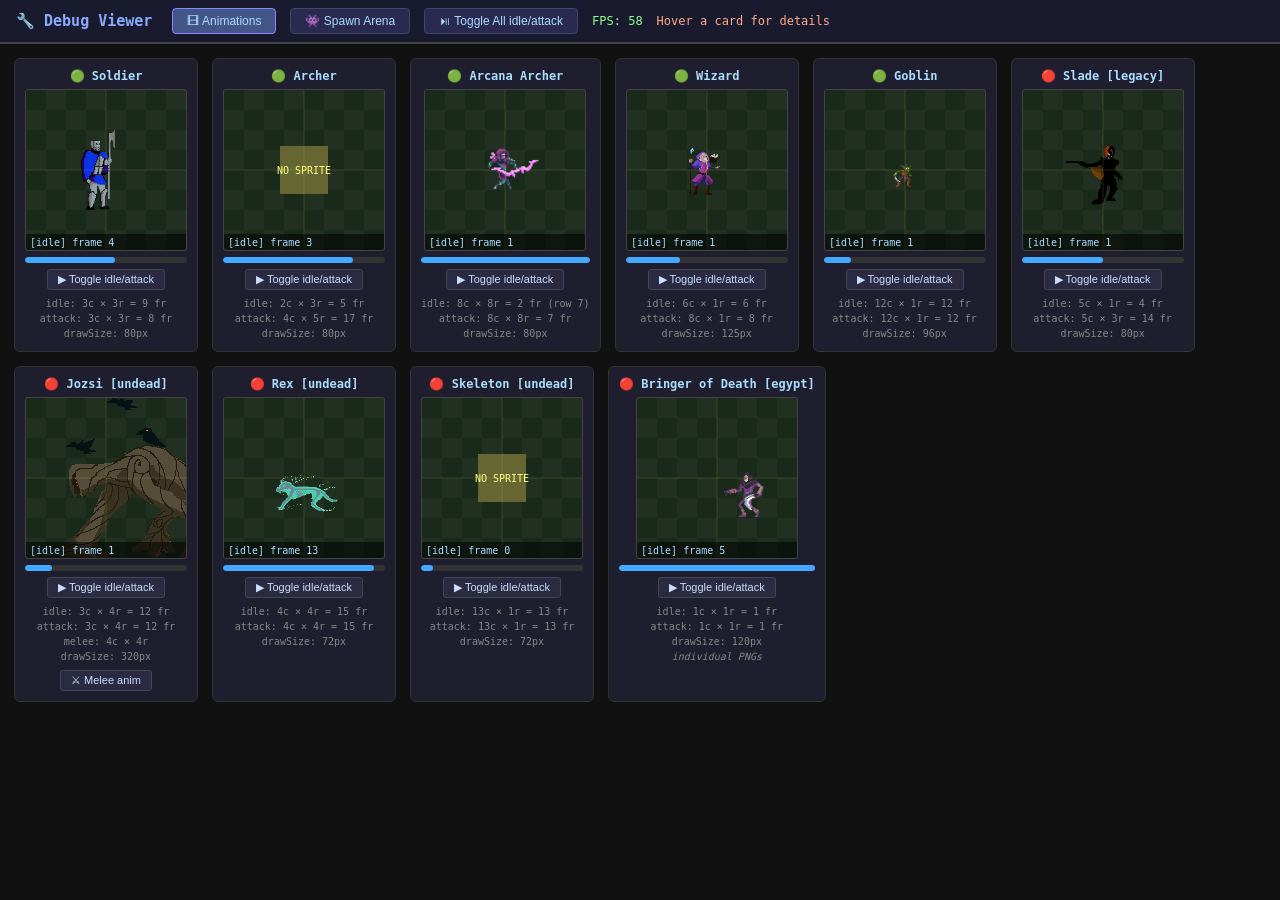
==== debug.html @ c8ff3d15 "update" ====
<!DOCTYPE html>
<html lang="en">
<head>
  <meta charset="UTF-8" />
  <title>Prophecy — Debug Viewer</title>
  <style>
    * { margin: 0; padding: 0; box-sizing: border-box; }
    body {
      background: #111;
      color: #eee;
      font-family: monospace;
      font-size: 13px;
    }

    /* ── Top toolbar ── */
    #toolbar {
      position: sticky;
      top: 0;
      background: #1a1a2e;
      border-bottom: 2px solid #444;
      padding: 8px 16px;
      display: flex;
      align-items: center;
      gap: 14px;
      flex-wrap: wrap;
      z-index: 10;
    }
    #toolbar h1 { font-size: 15px; color: #8af; margin-right: 6px; }
    .tb-btn {
      padding: 5px 14px;
      background: #2a2a50;
      color: #adf;
      border: 1px solid #446;
      border-radius: 4px;
      cursor: pointer;
      font-size: 12px;
    }
    .tb-btn:hover { background: #3a3a70; }
    .tb-btn.active { background: #445588; border-color: #88f; }
    #fps-label { color: #8f8; font-size: 12px; }
    #info-label { color: #fa8; font-size: 12px; }

    /* ── Grid of sprite cards ── */
    #sprite-grid {
      display: flex;
      flex-wrap: wrap;
      gap: 14px;
      padding: 14px;
    }

    .card {
      background: #1e1e2e;
      border: 1px solid #333;
      border-radius: 6px;
      padding: 10px;
      display: flex;
      flex-direction: column;
      align-items: center;
      gap: 6px;
      min-width: 180px;
    }
    .card h3 { font-size: 12px; color: #adf; text-align: center; }
    .card canvas {
      background: #2a3a2a;
      border: 1px solid #444;
      border-radius: 3px;
      image-rendering: pixelated;
    }
    .card .meta {
      font-size: 10px;
      color: #888;
      text-align: center;
      line-height: 1.5;
    }
    .card .state-btn {
      padding: 3px 10px;
      font-size: 11px;
      background: #2a2a40;
      color: #cdf;
      border: 1px solid #445;
      border-radius: 3px;
      cursor: pointer;
    }
    .card .state-btn:hover { background: #3a3a60; }
    .card .frame-bar {
      width: 100%;
      height: 6px;
      background: #333;
      border-radius: 3px;
      overflow: hidden;
    }
    .card .frame-fill {
      height: 100%;
      background: #4af;
      border-radius: 3px;
      transition: width 0.05s;
    }

    /* ── Spawn section ── */
    #spawn-section {
      padding: 14px;
      border-top: 2px solid #333;
      display: none;
    }
    #spawn-section.visible { display: block; }
    #spawn-section h2 { color: #fa8; margin-bottom: 10px; }
    #spawn-canvas-wrap {
      position: relative;
      display: inline-block;
      border: 2px solid #446;
      border-radius: 4px;
    }
    #spawn-canvas { background: #1a2a1a; display: block; }
    #spawn-controls {
      display: flex;
      flex-wrap: wrap;
      gap: 8px;
      margin-top: 10px;
    }
    .spawn-btn {
      padding: 6px 14px;
      background: #2a3040;
      color: #cef;
      border: 1px solid #446;
      border-radius: 4px;
      cursor: pointer;
      font-size: 12px;
    }
    .spawn-btn:hover { background: #3a4060; }
    #spawn-log {
      margin-top: 8px;
      color: #8c8;
      font-size: 11px;
      max-height: 60px;
      overflow-y: auto;
    }
  </style>
</head>
<body>

<div id="toolbar">
  <h1>🔧 Debug Viewer</h1>
  <button class="tb-btn active" id="btn-show-sprites" onclick="showSection('sprites')">🎞 Animations</button>
  <button class="tb-btn" id="btn-show-spawn"  onclick="showSection('spawn')">👾 Spawn Arena</button>
  <button class="tb-btn" onclick="toggleAllState()">⏯ Toggle All idle/attack</button>
  <span id="fps-label">FPS: —</span>
  <span id="info-label">Hover a card for details</span>
</div>

<!-- ── Animation grid ── -->
<div id="sprite-grid"></div>

<!-- ── Spawn arena ── -->
<div id="spawn-section">
  <h2>👾 Spawn Arena — click the canvas to add a unit, use buttons to spawn enemies</h2>
  <div id="spawn-canvas-wrap">
    <canvas id="spawn-canvas" width="900" height="420"></canvas>
  </div>
  <div id="spawn-controls"></div>
  <div id="spawn-log"></div>
</div>

<script type="module">
// ── Import game data ─────────────────────────────────────────────────────────
import { UNIT_DEFS }  from './src/data/unitDefs.js';
import { ENEMY_DEFS } from './src/data/enemyDefs.js';
import { CONFIG }     from './src/utils/CONFIG.js';

const ANIM_FPS = 10;

// ── Image loader ─────────────────────────────────────────────────────────────
const imageCache = {};
function loadImage(src) {
  if (imageCache[src]) return Promise.resolve(imageCache[src]);
  return new Promise((res, rej) => {
    const img = new Image();
    img.onload  = () => { imageCache[src] = img; res(img); };
    img.onerror = () => { imageCache[src] = null; res(null); };
    img.src = src;
  });
}
async function loadImages(srcs) {
  await Promise.all([...new Set(srcs.filter(Boolean))].map(loadImage));
}

// ── Section toggle ────────────────────────────────────────────────────────────
window.showSection = function(which) {
  document.getElementById('sprite-grid').style.display    = which === 'sprites' ? 'flex' : 'none';
  document.getElementById('spawn-section').classList.toggle('visible', which === 'spawn');
  document.getElementById('btn-show-sprites').classList.toggle('active', which === 'sprites');
  document.getElementById('btn-show-spawn').classList.toggle('active',  which === 'spawn');
};

// ── Sprite card renderer ─────────────────────────────────────────────────────

class SpriteCard {
  constructor(label, config, type) {
    this.label  = label;
    this.config = config;
    this.type   = type;   // 'unit' | 'enemy'

    this.state       = 'idle';   // 'idle' | 'attack' | 'melee'
    this.frameIndex  = 0;
    this.frameTimer  = 0;
    this.frameDur    = 1 / ANIM_FPS;

    this.idleImg   = null;
    this.attackImg = null;
    this.meleeImg  = null;
    // individual frames
    this.idleImgs   = [];
    this.attackImgs = [];

    this.canvas = document.createElement('canvas');
    this.canvas.width  = 160;
    this.canvas.height = 160;
    this.ctx = this.canvas.getContext('2d');

    this.frameFill = null;
    this._buildCard();
  }

  _buildCard() {
    const card = document.createElement('div');
    card.className = 'card';

    const h3 = document.createElement('h3');
    h3.textContent = this.label + (this.config.faction ? ` [${this.config.faction}]` : '');
    card.appendChild(h3);
    card.appendChild(this.canvas);

    // Frame progress bar
    const bar  = document.createElement('div'); bar.className = 'frame-bar';
    const fill = document.createElement('div'); fill.className = 'frame-fill';
    bar.appendChild(fill);
    this.frameFill = fill;
    card.appendChild(bar);

    // State toggle button
    const btn = document.createElement('button');
    btn.className   = 'state-btn';
    btn.textContent = '▶ Toggle idle/attack';
    btn.onclick = () => {
      this.state = this.state === 'idle' ? 'attack' : 'idle';
      this.frameIndex = 0;
      this.frameTimer = 0;
    };
    card.appendChild(btn);

    // Meta info
    const meta = document.createElement('div');
    meta.className = 'meta';
    const idle   = this.config.idleFrames   ?? {};
    const attack = this.config.attackFrames ?? {};
    const dsize  = this.config.drawSize ?? CONFIG.CELL_SIZE;
    meta.innerHTML =
      `idle: ${idle.cols ?? '?'}c × ${idle.rows ?? '?'}r = ${idle.total ?? '?'} fr` +
      (idle.rowIndex !== undefined ? ` (row ${idle.rowIndex})` : '') + '<br>' +
      `attack: ${attack.cols ?? '?'}c × ${attack.rows ?? '?'}r = ${attack.total ?? '?'} fr` +
      (attack.cols === attack.rows ? '' : '') +
      (this.config.meleeFrames ? `<br>melee: ${this.config.meleeFrames.cols}c × ${this.config.meleeFrames.rows}r` : '') +
      `<br>drawSize: ${dsize}px` +
      (this.config.useIndividualFrames ? '<br><em>individual PNGs</em>' : '');
    card.appendChild(meta);

    // Boss: extra melee button
    if (this.config.isBoss) {
      const btn2 = document.createElement('button');
      btn2.className   = 'state-btn';
      btn2.textContent = '⚔ Melee anim';
      btn2.onclick = () => { this.state = 'melee'; this.frameIndex = 0; };
      card.appendChild(btn2);
    }

    card.addEventListener('mouseenter', () => {
      document.getElementById('info-label').textContent =
        `${this.label} | state:${this.state} | frame:${this.frameIndex}`;
    });

    document.getElementById('sprite-grid').appendChild(card);
  }

  async load() {
    if (this.config.useIndividualFrames) {
      if (this.config.idleFrameFiles)   this.idleImgs   = await Promise.all(this.config.idleFrameFiles.map(loadImage));
      if (this.config.attackFrameFiles) this.attackImgs = await Promise.all(this.config.attackFrameFiles.map(loadImage));
    } else {
      [this.idleImg, this.attackImg] = await Promise.all([
        loadImage(this.config.idleSprite),
        loadImage(this.config.attackSprite),
      ]);
      if (this.config.meleeSprite) this.meleeImg = await loadImage(this.config.meleeSprite);
    }
  }

  update(dt) {
    this.frameTimer += dt;
    if (this.frameTimer >= this.frameDur) {
      this.frameTimer -= this.frameDur;
      let total;
      if (this.config.useIndividualFrames) {
        // Use the actual array length — layout.total is a stub (1) for individual-frame enemies
        total = (this.state === 'attack' ? this.attackImgs.length : this.idleImgs.length) || 1;
      } else {
        total = this._layout()?.total ?? 1;
      }
      this.frameIndex = (this.frameIndex + 1) % total;
    }
  }

  _layout() {
    if (this.state === 'melee') return this.config.meleeFrames   ?? this.config.attackFrames;
    if (this.state === 'attack') return this.config.attackFrames ?? null;
    return this.config.idleFrames ?? null;
  }

  draw() {
    const ctx = this.ctx;
    const cw  = this.canvas.width;
    const ch  = this.canvas.height;
    ctx.clearRect(0, 0, cw, ch);

    // Checkerboard background
    for (let row = 0; row < 8; row++) {
      for (let col = 0; col < 8; col++) {
        ctx.fillStyle = (row + col) % 2 === 0 ? '#1a2a1a' : '#223022';
        ctx.fillRect(col * 20, row * 20, 20, 20);
      }
    }

    const cx = cw / 2;
    const cy = ch / 2;
    const drawSize = this.config.drawSize ?? CONFIG.CELL_SIZE;

    if (this.config.useIndividualFrames) {
      this._drawIndividual(ctx, cx, cy, drawSize);
    } else {
      this._drawSheet(ctx, cx, cy, drawSize);
    }

    // Cross-hair
    ctx.strokeStyle = 'rgba(255,255,100,0.25)';
    ctx.lineWidth   = 0.5;
    ctx.beginPath(); ctx.moveTo(cx, 0); ctx.lineTo(cx, ch); ctx.stroke();
    ctx.beginPath(); ctx.moveTo(0, cy); ctx.lineTo(cw, cy); ctx.stroke();

    // Frame counter
    ctx.fillStyle = 'rgba(0,0,0,0.55)';
    ctx.fillRect(0, ch - 16, cw, 16);
    ctx.fillStyle   = '#adf';
    ctx.font        = '10px monospace';
    ctx.textAlign   = 'left';
    ctx.fillText(`[${this.state}] frame ${this.frameIndex}`, 4, ch - 4);

    // Update progress bar
    if (this.frameFill) {
      const layout = this._layout();
      const total  = layout?.total ?? 1;
      this.frameFill.style.width = ((this.frameIndex + 1) / total * 100).toFixed(1) + '%';
    }
  }

  _drawSheet(ctx, cx, cy, drawSize) {
    let sprite, layout;
    if (this.state === 'melee') {
      sprite = this.meleeImg ?? this.attackImg;
      layout = this.config.meleeFrames ?? this.config.attackFrames;
    } else if (this.state === 'attack') {
      sprite = this.attackImg;
      layout = this.config.attackFrames;
    } else {
      sprite = this.idleImg;
      layout = this.config.idleFrames;
    }
    if (!sprite || !layout) {
      this._drawFallback(ctx, cx, cy);
      return;
    }

    const cols = layout.cols ?? 1;
    const rows = layout.rows ?? 1;
    const fw   = sprite.width  / cols;
    const fh   = sprite.height / rows;
    const col  = this.frameIndex % cols;
    const row  = (layout.rowIndex !== undefined)
      ? layout.rowIndex
      : Math.floor(this.frameIndex / cols);

    const scale = Math.min(drawSize / fw, drawSize / fh);
    const dw    = fw * scale;
    const dh    = fh * scale;

    ctx.drawImage(sprite, col * fw, row * fh, fw, fh,
      cx - dw / 2, cy - dh / 2, dw, dh);
  }

  _drawIndividual(ctx, cx, cy, drawSize) {
    const imgs = this.state === 'attack' ? this.attackImgs : this.idleImgs;
    const img  = imgs[this.frameIndex % (imgs.length || 1)];
    if (!img) { this._drawFallback(ctx, cx, cy); return; }

    const scale = Math.min(drawSize / img.width, drawSize / img.height);
    const dw    = img.width  * scale;
    const dh    = img.height * scale;
    ctx.drawImage(img, cx - dw / 2, cy - dh / 2, dw, dh);
  }

  _drawFallback(ctx, cx, cy) {
    ctx.fillStyle   = '#663';
    ctx.fillRect(cx - 24, cy - 24, 48, 48);
    ctx.fillStyle   = '#ff8';
    ctx.font        = '10px monospace';
    ctx.textAlign   = 'center';
    ctx.fillText('NO SPRITE', cx, cy + 4);
  }
}

// ── Global toggle ─────────────────────────────────────────────────────────────
const allCards = [];
let globalState = 'idle';
window.toggleAllState = function() {
  globalState = globalState === 'idle' ? 'attack' : 'idle';
  allCards.forEach(c => { c.state = globalState; c.frameIndex = 0; });
};

// ── Spawn Arena ───────────────────────────────────────────────────────────────
class SpawnArena {
  constructor(canvas) {
    this.canvas  = canvas;
    this.ctx     = canvas.getContext('2d');
    this.sprites = [];   // { config, frameIndex, frameTimer, state, x, y, isEnemy }
    this.lastTime = 0;
  }

  spawn(config, isEnemy, x, y) {
    const s = {
      config,
      isEnemy,
      x: x ?? (isEnemy ? canvas.width + 40 : 80 + Math.random() * 200),
      y: y ?? (80 + Math.random() * (canvas.height - 160)),
      frameIndex: 0,
      frameTimer: 0,
      state: 'idle',
      vx: isEnemy ? -(30 + Math.random() * 60) : 0,
      idleImg:   imageCache[config.idleSprite]   ?? null,
      attackImg: imageCache[config.attackSprite] ?? null,
      meleeImg:  config.meleeSprite ? imageCache[config.meleeSprite] ?? null : null,
    };
    // Individual frames
    if (config.useIndividualFrames) {
      s.idleImgs   = (config.idleFrameFiles   ?? []).map(k => imageCache[k] ?? null);
      s.attackImgs = (config.attackFrameFiles ?? []).map(k => imageCache[k] ?? null);
    }
    this.sprites.push(s);
  }

  update(dt) {
    for (const s of this.sprites) {
      s.frameTimer += dt;
      const layout = s.state === 'attack'
        ? s.config.attackFrames
        : s.config.idleFrames;
      const total = layout?.total ?? (s.idleImgs?.length || 1);
      const fps   = 1 / ANIM_FPS;
      if (s.frameTimer >= fps) {
        s.frameTimer -= fps;
        s.frameIndex = (s.frameIndex + 1) % total;
      }
      if (s.isEnemy) {
        s.x += s.vx * dt;
        if (s.x < -80) s.x = this.canvas.width + 40;
      }
    }
  }

  draw() {
    const ctx = this.ctx;
    const cw  = this.canvas.width;
    const ch  = this.canvas.height;

    // Background
    ctx.fillStyle = '#1a2a1a';
    ctx.fillRect(0, 0, cw, ch);

    // Lane lines
    ctx.strokeStyle = '#2a3a2a';
    ctx.lineWidth   = 1;
    for (let lane = 0; lane <= 5; lane++) {
      const y = lane * (ch / 5);
      ctx.beginPath(); ctx.moveTo(0, y); ctx.lineTo(cw, y); ctx.stroke();
    }

    for (const s of this.sprites) {
      if (s.config.useIndividualFrames) {
        this._drawIndividual(ctx, s);
      } else {
        this._drawSheet(ctx, s);
      }

      // Label
      ctx.fillStyle   = '#adf';
      ctx.font        = '9px monospace';
      ctx.textAlign   = 'center';
      ctx.fillText(s.config.label ?? '?', s.x, s.y + (s.config.drawSize ?? 40) / 2 + 10);
    }
  }

  _drawSheet(ctx, s) {
    const state  = s.state;
    let sprite, layout;
    if (state === 'attack') { sprite = s.attackImg; layout = s.config.attackFrames; }
    else                    { sprite = s.idleImg;   layout = s.config.idleFrames;   }
    if (!sprite || !layout) return;

    const cols = layout.cols ?? 1;
    const rows = layout.rows ?? 1;
    const fw   = sprite.width  / cols;
    const fh   = sprite.height / rows;
    const col  = s.frameIndex % cols;
    const row  = (layout.rowIndex !== undefined)
      ? layout.rowIndex
      : Math.floor(s.frameIndex / cols);

    const ds    = s.config.drawSize ?? CONFIG.CELL_SIZE;
    const scale = Math.min(ds / fw, ds / fh);
    const dw    = fw * scale;
    const dh    = fh * scale;

    ctx.drawImage(sprite, col * fw, row * fh, fw, fh,
      s.x - dw / 2, s.y - dh / 2, dw, dh);
  }

  _drawIndividual(ctx, s) {
    const imgs = s.state === 'attack' ? s.attackImgs : s.idleImgs;
    const img  = imgs?.[s.frameIndex % (imgs?.length || 1)];
    if (!img) return;
    const ds    = s.config.drawSize ?? CONFIG.CELL_SIZE;
    const scale = Math.min(ds / img.width, ds / img.height);
    const dw    = img.width  * scale;
    const dh    = img.height * scale;
    ctx.drawImage(img, s.x - dw / 2, s.y - dh / 2, dw, dh);
  }
}

// ── Bootstrap ─────────────────────────────────────────────────────────────────
async function main() {
  // Pre-load all images
  const allSrcs = [];
  for (const d of Object.values(UNIT_DEFS)) {
    allSrcs.push(d.idleSprite, d.attackSprite);
    if (d.projectileSprite) allSrcs.push(d.projectileSprite);
  }
  for (const d of Object.values(ENEMY_DEFS)) {
    allSrcs.push(d.idleSprite, d.attackSprite);
    if (d.meleeSprite) allSrcs.push(d.meleeSprite);
    if (d.ravenSprite) allSrcs.push(d.ravenSprite);
    if (d.useIndividualFrames) {
      allSrcs.push(...(d.idleFrameFiles ?? []), ...(d.attackFrameFiles ?? []));
    }
  }
  await loadImages(allSrcs);

  // Build sprite cards — units first, then enemies
  const unitEntries  = Object.values(UNIT_DEFS);
  const enemyEntries = Object.values(ENEMY_DEFS);

  for (const def of unitEntries) {
    const card = new SpriteCard(`🟢 ${def.label}`, def, 'unit');
    await card.load();
    allCards.push(card);
  }
  for (const def of enemyEntries) {
    const card = new SpriteCard(`🔴 ${def.label}`, def, 'enemy');
    await card.load();
    allCards.push(card);
  }

  // ── Spawn arena setup ──────────────────────────────────────────────────────
  const spawnCanvas = document.getElementById('spawn-canvas');
  const arena = new SpawnArena(spawnCanvas);
  const controls = document.getElementById('spawn-controls');
  const log = document.getElementById('spawn-log');

  function addLog(msg) {
    const line = document.createElement('div');
    line.textContent = new Date().toLocaleTimeString() + ' — ' + msg;
    log.prepend(line);
    if (log.children.length > 20) log.lastChild.remove();
  }

  // Spawn buttons for each enemy
  for (const def of enemyEntries) {
    const btn = document.createElement('button');
    btn.className   = 'spawn-btn';
    btn.textContent = `👾 Spawn ${def.label}`;
    btn.onclick = () => {
      arena.spawn(def, true);
      addLog(`Spawned ${def.label}`);
    };
    controls.appendChild(btn);
  }

  // Spawn buttons for each unit
  for (const def of unitEntries) {
    const btn = document.createElement('button');
    btn.className   = 'spawn-btn';
    btn.textContent = `🟢 Place ${def.label}`;
    btn.onclick = () => {
      arena.spawn(def, false, 80 + Math.random() * 300, 60 + Math.random() * 300);
      addLog(`Placed ${def.label}`);
    };
    controls.appendChild(btn);
  }

  // Toggle attack on all arena sprites
  const atkBtn = document.createElement('button');
  atkBtn.className   = 'spawn-btn';
  atkBtn.textContent = '⚔ Toggle All Attack';
  atkBtn.onclick = () => {
    arena.sprites.forEach(s => {
      s.state = s.state === 'idle' ? 'attack' : 'idle';
      s.frameIndex = 0;
    });
  };
  controls.appendChild(atkBtn);

  // Clear
  const clearBtn = document.createElement('button');
  clearBtn.className   = 'spawn-btn';
  clearBtn.textContent = '🗑 Clear Arena';
  clearBtn.onclick = () => { arena.sprites = []; addLog('Cleared'); };
  controls.appendChild(clearBtn);

  // ── Main loop ─────────────────────────────────────────────────────────────
  let lastTs  = 0;
  let frames  = 0;
  let fpsAcc  = 0;
  let fpsDisp = 0;

  function loop(ts) {
    const dt = Math.min((ts - lastTs) / 1000, 0.1);
    lastTs = ts;

    // FPS
    fpsAcc += dt; frames++;
    if (fpsAcc >= 0.5) {
      fpsDisp = Math.round(frames / fpsAcc);
      frames = fpsAcc = 0;
      document.getElementById('fps-label').textContent = `FPS: ${fpsDisp}`;
    }

    // Update & draw sprite cards
    for (const card of allCards) {
      card.update(dt);
      card.draw();
    }

    // Update & draw spawn arena (only when visible)
    if (document.getElementById('spawn-section').classList.contains('visible')) {
      arena.update(dt);
      arena.draw();
    }

    requestAnimationFrame(loop);
  }

  requestAnimationFrame(loop);
}

main();
</script>
</body>
</html>
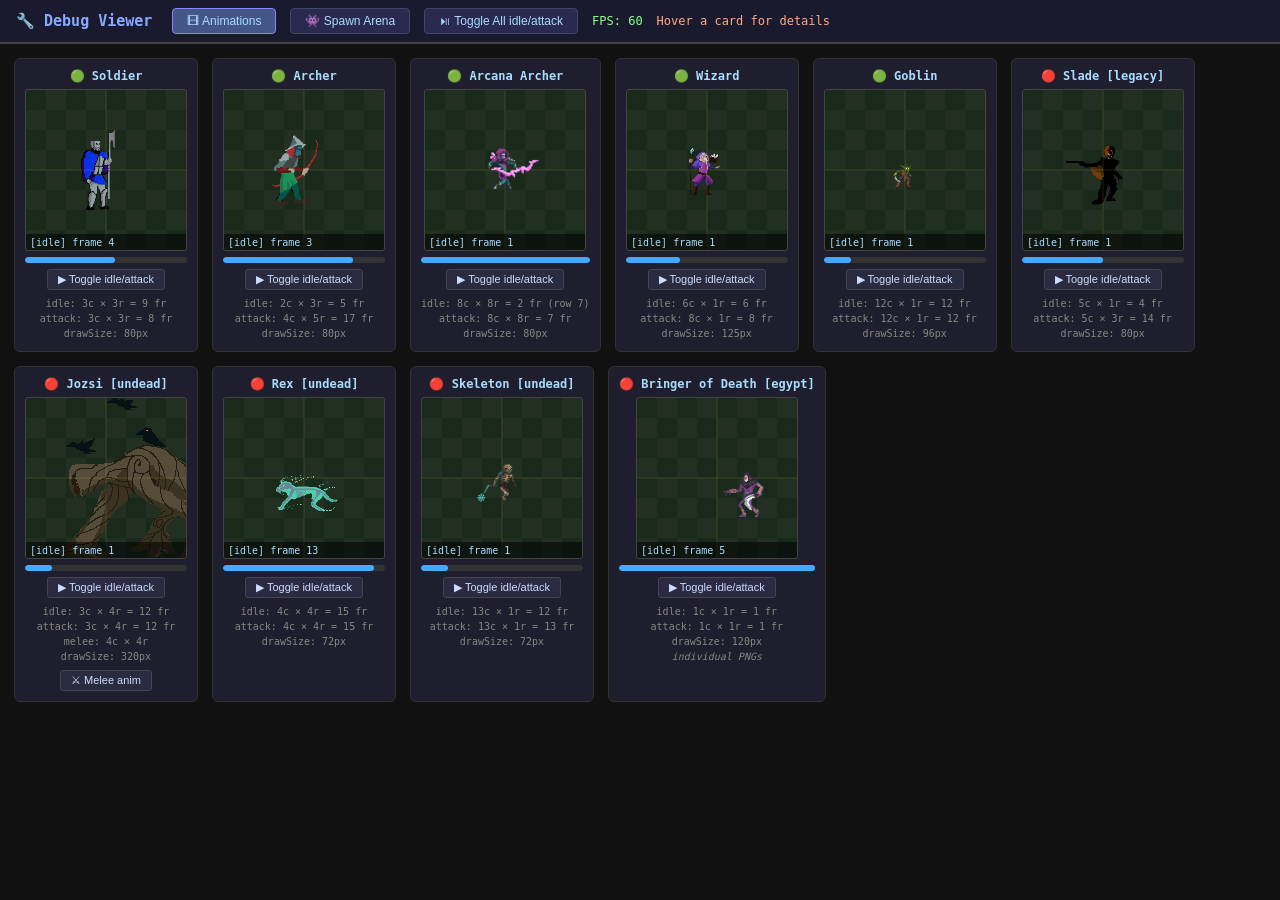
==== commit a3e1e7a4: "main/invidual files" ====
--- a/debug.html
+++ b/debug.html
@@ -3,156 +3,25 @@
 <head>
   <meta charset="UTF-8" />
   <title>Prophecy — Debug Viewer</title>
-  <style>
-    * { margin: 0; padding: 0; box-sizing: border-box; }
-    body {
-      background: #111;
-      color: #eee;
-      font-family: monospace;
-      font-size: 13px;
-    }
-
-    /* ── Top toolbar ── */
-    #toolbar {
-      position: sticky;
-      top: 0;
-      background: #1a1a2e;
-      border-bottom: 2px solid #444;
-      padding: 8px 16px;
-      display: flex;
-      align-items: center;
-      gap: 14px;
-      flex-wrap: wrap;
-      z-index: 10;
-    }
-    #toolbar h1 { font-size: 15px; color: #8af; margin-right: 6px; }
-    .tb-btn {
-      padding: 5px 14px;
-      background: #2a2a50;
-      color: #adf;
-      border: 1px solid #446;
-      border-radius: 4px;
-      cursor: pointer;
-      font-size: 12px;
-    }
-    .tb-btn:hover { background: #3a3a70; }
-    .tb-btn.active { background: #445588; border-color: #88f; }
-    #fps-label { color: #8f8; font-size: 12px; }
-    #info-label { color: #fa8; font-size: 12px; }
-
-    /* ── Grid of sprite cards ── */
-    #sprite-grid {
-      display: flex;
-      flex-wrap: wrap;
-      gap: 14px;
-      padding: 14px;
-    }
-
-    .card {
-      background: #1e1e2e;
-      border: 1px solid #333;
-      border-radius: 6px;
-      padding: 10px;
-      display: flex;
-      flex-direction: column;
-      align-items: center;
-      gap: 6px;
-      min-width: 180px;
-    }
-    .card h3 { font-size: 12px; color: #adf; text-align: center; }
-    .card canvas {
-      background: #2a3a2a;
-      border: 1px solid #444;
-      border-radius: 3px;
-      image-rendering: pixelated;
-    }
-    .card .meta {
-      font-size: 10px;
-      color: #888;
-      text-align: center;
-      line-height: 1.5;
-    }
-    .card .state-btn {
-      padding: 3px 10px;
-      font-size: 11px;
-      background: #2a2a40;
-      color: #cdf;
-      border: 1px solid #445;
-      border-radius: 3px;
-      cursor: pointer;
-    }
-    .card .state-btn:hover { background: #3a3a60; }
-    .card .frame-bar {
-      width: 100%;
-      height: 6px;
-      background: #333;
-      border-radius: 3px;
-      overflow: hidden;
-    }
-    .card .frame-fill {
-      height: 100%;
-      background: #4af;
-      border-radius: 3px;
-      transition: width 0.05s;
-    }
-
-    /* ── Spawn section ── */
-    #spawn-section {
-      padding: 14px;
-      border-top: 2px solid #333;
-      display: none;
-    }
-    #spawn-section.visible { display: block; }
-    #spawn-section h2 { color: #fa8; margin-bottom: 10px; }
-    #spawn-canvas-wrap {
-      position: relative;
-      display: inline-block;
-      border: 2px solid #446;
-      border-radius: 4px;
-    }
-    #spawn-canvas { background: #1a2a1a; display: block; }
-    #spawn-controls {
-      display: flex;
-      flex-wrap: wrap;
-      gap: 8px;
-      margin-top: 10px;
-    }
-    .spawn-btn {
-      padding: 6px 14px;
-      background: #2a3040;
-      color: #cef;
-      border: 1px solid #446;
-      border-radius: 4px;
-      cursor: pointer;
-      font-size: 12px;
-    }
-    .spawn-btn:hover { background: #3a4060; }
-    #spawn-log {
-      margin-top: 8px;
-      color: #8c8;
-      font-size: 11px;
-      max-height: 60px;
-      overflow-y: auto;
-    }
-  </style>
+  <link rel="stylesheet" href="styles/debug.css" />
 </head>
 <body>
 
 <div id="toolbar">
   <h1>🔧 Debug Viewer</h1>
   <button class="tb-btn active" id="btn-show-sprites" onclick="showSection('sprites')">🎞 Animations</button>
-  <button class="tb-btn" id="btn-show-spawn"  onclick="showSection('spawn')">👾 Spawn Arena</button>
-  <button class="tb-btn" onclick="toggleAllState()">⏯ Toggle All idle/attack</button>
+  <button class="tb-btn"        id="btn-show-spawn"   onclick="showSection('spawn')">👾 Spawn Arena</button>
+  <button class="tb-btn"                              onclick="toggleAllState()">⏯ Toggle All idle/attack</button>
   <span id="fps-label">FPS: —</span>
   <span id="info-label">Hover a card for details</span>
 </div>
 
-<!-- ── Animation grid ── -->
+<!-- Animation card grid -->
 <div id="sprite-grid"></div>
 
-<!-- ── Spawn arena ── -->
+<!-- Spawn arena -->
 <div id="spawn-section">
-  <h2>👾 Spawn Arena — click the canvas to add a unit, use buttons to spawn enemies</h2>
+  <h2>👾 Spawn Arena — use buttons to spawn enemies / place units</h2>
   <div id="spawn-canvas-wrap">
     <canvas id="spawn-canvas" width="900" height="420"></canvas>
   </div>
@@ -160,514 +29,6 @@
   <div id="spawn-log"></div>
 </div>
 
-<script type="module">
-// ── Import game data ─────────────────────────────────────────────────────────
-import { UNIT_DEFS }  from './src/data/unitDefs.js';
-import { ENEMY_DEFS } from './src/data/enemyDefs.js';
-import { CONFIG }     from './src/utils/CONFIG.js';
-
-const ANIM_FPS = 10;
-
-// ── Image loader ─────────────────────────────────────────────────────────────
-const imageCache = {};
-function loadImage(src) {
-  if (imageCache[src]) return Promise.resolve(imageCache[src]);
-  return new Promise((res, rej) => {
-    const img = new Image();
-    img.onload  = () => { imageCache[src] = img; res(img); };
-    img.onerror = () => { imageCache[src] = null; res(null); };
-    img.src = src;
-  });
-}
-async function loadImages(srcs) {
-  await Promise.all([...new Set(srcs.filter(Boolean))].map(loadImage));
-}
-
-// ── Section toggle ────────────────────────────────────────────────────────────
-window.showSection = function(which) {
-  document.getElementById('sprite-grid').style.display    = which === 'sprites' ? 'flex' : 'none';
-  document.getElementById('spawn-section').classList.toggle('visible', which === 'spawn');
-  document.getElementById('btn-show-sprites').classList.toggle('active', which === 'sprites');
-  document.getElementById('btn-show-spawn').classList.toggle('active',  which === 'spawn');
-};
-
-// ── Sprite card renderer ─────────────────────────────────────────────────────
-
-class SpriteCard {
-  constructor(label, config, type) {
-    this.label  = label;
-    this.config = config;
-    this.type   = type;   // 'unit' | 'enemy'
-
-    this.state       = 'idle';   // 'idle' | 'attack' | 'melee'
-    this.frameIndex  = 0;
-    this.frameTimer  = 0;
-    this.frameDur    = 1 / ANIM_FPS;
-
-    this.idleImg   = null;
-    this.attackImg = null;
-    this.meleeImg  = null;
-    // individual frames
-    this.idleImgs   = [];
-    this.attackImgs = [];
-
-    this.canvas = document.createElement('canvas');
-    this.canvas.width  = 160;
-    this.canvas.height = 160;
-    this.ctx = this.canvas.getContext('2d');
-
-    this.frameFill = null;
-    this._buildCard();
-  }
-
-  _buildCard() {
-    const card = document.createElement('div');
-    card.className = 'card';
-
-    const h3 = document.createElement('h3');
-    h3.textContent = this.label + (this.config.faction ? ` [${this.config.faction}]` : '');
-    card.appendChild(h3);
-    card.appendChild(this.canvas);
-
-    // Frame progress bar
-    const bar  = document.createElement('div'); bar.className = 'frame-bar';
-    const fill = document.createElement('div'); fill.className = 'frame-fill';
-    bar.appendChild(fill);
-    this.frameFill = fill;
-    card.appendChild(bar);
-
-    // State toggle button
-    const btn = document.createElement('button');
-    btn.className   = 'state-btn';
-    btn.textContent = '▶ Toggle idle/attack';
-    btn.onclick = () => {
-      this.state = this.state === 'idle' ? 'attack' : 'idle';
-      this.frameIndex = 0;
-      this.frameTimer = 0;
-    };
-    card.appendChild(btn);
-
-    // Meta info
-    const meta = document.createElement('div');
-    meta.className = 'meta';
-    const idle   = this.config.idleFrames   ?? {};
-    const attack = this.config.attackFrames ?? {};
-    const dsize  = this.config.drawSize ?? CONFIG.CELL_SIZE;
-    meta.innerHTML =
-      `idle: ${idle.cols ?? '?'}c × ${idle.rows ?? '?'}r = ${idle.total ?? '?'} fr` +
-      (idle.rowIndex !== undefined ? ` (row ${idle.rowIndex})` : '') + '<br>' +
-      `attack: ${attack.cols ?? '?'}c × ${attack.rows ?? '?'}r = ${attack.total ?? '?'} fr` +
-      (attack.cols === attack.rows ? '' : '') +
-      (this.config.meleeFrames ? `<br>melee: ${this.config.meleeFrames.cols}c × ${this.config.meleeFrames.rows}r` : '') +
-      `<br>drawSize: ${dsize}px` +
-      (this.config.useIndividualFrames ? '<br><em>individual PNGs</em>' : '');
-    card.appendChild(meta);
-
-    // Boss: extra melee button
-    if (this.config.isBoss) {
-      const btn2 = document.createElement('button');
-      btn2.className   = 'state-btn';
-      btn2.textContent = '⚔ Melee anim';
-      btn2.onclick = () => { this.state = 'melee'; this.frameIndex = 0; };
-      card.appendChild(btn2);
-    }
-
-    card.addEventListener('mouseenter', () => {
-      document.getElementById('info-label').textContent =
-        `${this.label} | state:${this.state} | frame:${this.frameIndex}`;
-    });
-
-    document.getElementById('sprite-grid').appendChild(card);
-  }
-
-  async load() {
-    if (this.config.useIndividualFrames) {
-      if (this.config.idleFrameFiles)   this.idleImgs   = await Promise.all(this.config.idleFrameFiles.map(loadImage));
-      if (this.config.attackFrameFiles) this.attackImgs = await Promise.all(this.config.attackFrameFiles.map(loadImage));
-    } else {
-      [this.idleImg, this.attackImg] = await Promise.all([
-        loadImage(this.config.idleSprite),
-        loadImage(this.config.attackSprite),
-      ]);
-      if (this.config.meleeSprite) this.meleeImg = await loadImage(this.config.meleeSprite);
-    }
-  }
-
-  update(dt) {
-    this.frameTimer += dt;
-    if (this.frameTimer >= this.frameDur) {
-      this.frameTimer -= this.frameDur;
-      let total;
-      if (this.config.useIndividualFrames) {
-        // Use the actual array length — layout.total is a stub (1) for individual-frame enemies
-        total = (this.state === 'attack' ? this.attackImgs.length : this.idleImgs.length) || 1;
-      } else {
-        total = this._layout()?.total ?? 1;
-      }
-      this.frameIndex = (this.frameIndex + 1) % total;
-    }
-  }
-
-  _layout() {
-    if (this.state === 'melee') return this.config.meleeFrames   ?? this.config.attackFrames;
-    if (this.state === 'attack') return this.config.attackFrames ?? null;
-    return this.config.idleFrames ?? null;
-  }
-
-  draw() {
-    const ctx = this.ctx;
-    const cw  = this.canvas.width;
-    const ch  = this.canvas.height;
-    ctx.clearRect(0, 0, cw, ch);
-
-    // Checkerboard background
-    for (let row = 0; row < 8; row++) {
-      for (let col = 0; col < 8; col++) {
-        ctx.fillStyle = (row + col) % 2 === 0 ? '#1a2a1a' : '#223022';
-        ctx.fillRect(col * 20, row * 20, 20, 20);
-      }
-    }
-
-    const cx = cw / 2;
-    const cy = ch / 2;
-    const drawSize = this.config.drawSize ?? CONFIG.CELL_SIZE;
-
-    if (this.config.useIndividualFrames) {
-      this._drawIndividual(ctx, cx, cy, drawSize);
-    } else {
-      this._drawSheet(ctx, cx, cy, drawSize);
-    }
-
-    // Cross-hair
-    ctx.strokeStyle = 'rgba(255,255,100,0.25)';
-    ctx.lineWidth   = 0.5;
-    ctx.beginPath(); ctx.moveTo(cx, 0); ctx.lineTo(cx, ch); ctx.stroke();
-    ctx.beginPath(); ctx.moveTo(0, cy); ctx.lineTo(cw, cy); ctx.stroke();
-
-    // Frame counter
-    ctx.fillStyle = 'rgba(0,0,0,0.55)';
-    ctx.fillRect(0, ch - 16, cw, 16);
-    ctx.fillStyle   = '#adf';
-    ctx.font        = '10px monospace';
-    ctx.textAlign   = 'left';
-    ctx.fillText(`[${this.state}] frame ${this.frameIndex}`, 4, ch - 4);
-
-    // Update progress bar
-    if (this.frameFill) {
-      const layout = this._layout();
-      const total  = layout?.total ?? 1;
-      this.frameFill.style.width = ((this.frameIndex + 1) / total * 100).toFixed(1) + '%';
-    }
-  }
-
-  _drawSheet(ctx, cx, cy, drawSize) {
-    let sprite, layout;
-    if (this.state === 'melee') {
-      sprite = this.meleeImg ?? this.attackImg;
-      layout = this.config.meleeFrames ?? this.config.attackFrames;
-    } else if (this.state === 'attack') {
-      sprite = this.attackImg;
-      layout = this.config.attackFrames;
-    } else {
-      sprite = this.idleImg;
-      layout = this.config.idleFrames;
-    }
-    if (!sprite || !layout) {
-      this._drawFallback(ctx, cx, cy);
-      return;
-    }
-
-    const cols = layout.cols ?? 1;
-    const rows = layout.rows ?? 1;
-    const fw   = sprite.width  / cols;
-    const fh   = sprite.height / rows;
-    const col  = this.frameIndex % cols;
-    const row  = (layout.rowIndex !== undefined)
-      ? layout.rowIndex
-      : Math.floor(this.frameIndex / cols);
-
-    const scale = Math.min(drawSize / fw, drawSize / fh);
-    const dw    = fw * scale;
-    const dh    = fh * scale;
-
-    ctx.drawImage(sprite, col * fw, row * fh, fw, fh,
-      cx - dw / 2, cy - dh / 2, dw, dh);
-  }
-
-  _drawIndividual(ctx, cx, cy, drawSize) {
-    const imgs = this.state === 'attack' ? this.attackImgs : this.idleImgs;
-    const img  = imgs[this.frameIndex % (imgs.length || 1)];
-    if (!img) { this._drawFallback(ctx, cx, cy); return; }
-
-    const scale = Math.min(drawSize / img.width, drawSize / img.height);
-    const dw    = img.width  * scale;
-    const dh    = img.height * scale;
-    ctx.drawImage(img, cx - dw / 2, cy - dh / 2, dw, dh);
-  }
-
-  _drawFallback(ctx, cx, cy) {
-    ctx.fillStyle   = '#663';
-    ctx.fillRect(cx - 24, cy - 24, 48, 48);
-    ctx.fillStyle   = '#ff8';
-    ctx.font        = '10px monospace';
-    ctx.textAlign   = 'center';
-    ctx.fillText('NO SPRITE', cx, cy + 4);
-  }
-}
-
-// ── Global toggle ─────────────────────────────────────────────────────────────
-const allCards = [];
-let globalState = 'idle';
-window.toggleAllState = function() {
-  globalState = globalState === 'idle' ? 'attack' : 'idle';
-  allCards.forEach(c => { c.state = globalState; c.frameIndex = 0; });
-};
-
-// ── Spawn Arena ───────────────────────────────────────────────────────────────
-class SpawnArena {
-  constructor(canvas) {
-    this.canvas  = canvas;
-    this.ctx     = canvas.getContext('2d');
-    this.sprites = [];   // { config, frameIndex, frameTimer, state, x, y, isEnemy }
-    this.lastTime = 0;
-  }
-
-  spawn(config, isEnemy, x, y) {
-    const s = {
-      config,
-      isEnemy,
-      x: x ?? (isEnemy ? canvas.width + 40 : 80 + Math.random() * 200),
-      y: y ?? (80 + Math.random() * (canvas.height - 160)),
-      frameIndex: 0,
-      frameTimer: 0,
-      state: 'idle',
-      vx: isEnemy ? -(30 + Math.random() * 60) : 0,
-      idleImg:   imageCache[config.idleSprite]   ?? null,
-      attackImg: imageCache[config.attackSprite] ?? null,
-      meleeImg:  config.meleeSprite ? imageCache[config.meleeSprite] ?? null : null,
-    };
-    // Individual frames
-    if (config.useIndividualFrames) {
-      s.idleImgs   = (config.idleFrameFiles   ?? []).map(k => imageCache[k] ?? null);
-      s.attackImgs = (config.attackFrameFiles ?? []).map(k => imageCache[k] ?? null);
-    }
-    this.sprites.push(s);
-  }
-
-  update(dt) {
-    for (const s of this.sprites) {
-      s.frameTimer += dt;
-      const layout = s.state === 'attack'
-        ? s.config.attackFrames
-        : s.config.idleFrames;
-      const total = layout?.total ?? (s.idleImgs?.length || 1);
-      const fps   = 1 / ANIM_FPS;
-      if (s.frameTimer >= fps) {
-        s.frameTimer -= fps;
-        s.frameIndex = (s.frameIndex + 1) % total;
-      }
-      if (s.isEnemy) {
-        s.x += s.vx * dt;
-        if (s.x < -80) s.x = this.canvas.width + 40;
-      }
-    }
-  }
-
-  draw() {
-    const ctx = this.ctx;
-    const cw  = this.canvas.width;
-    const ch  = this.canvas.height;
-
-    // Background
-    ctx.fillStyle = '#1a2a1a';
-    ctx.fillRect(0, 0, cw, ch);
-
-    // Lane lines
-    ctx.strokeStyle = '#2a3a2a';
-    ctx.lineWidth   = 1;
-    for (let lane = 0; lane <= 5; lane++) {
-      const y = lane * (ch / 5);
-      ctx.beginPath(); ctx.moveTo(0, y); ctx.lineTo(cw, y); ctx.stroke();
-    }
-
-    for (const s of this.sprites) {
-      if (s.config.useIndividualFrames) {
-        this._drawIndividual(ctx, s);
-      } else {
-        this._drawSheet(ctx, s);
-      }
-
-      // Label
-      ctx.fillStyle   = '#adf';
-      ctx.font        = '9px monospace';
-      ctx.textAlign   = 'center';
-      ctx.fillText(s.config.label ?? '?', s.x, s.y + (s.config.drawSize ?? 40) / 2 + 10);
-    }
-  }
-
-  _drawSheet(ctx, s) {
-    const state  = s.state;
-    let sprite, layout;
-    if (state === 'attack') { sprite = s.attackImg; layout = s.config.attackFrames; }
-    else                    { sprite = s.idleImg;   layout = s.config.idleFrames;   }
-    if (!sprite || !layout) return;
-
-    const cols = layout.cols ?? 1;
-    const rows = layout.rows ?? 1;
-    const fw   = sprite.width  / cols;
-    const fh   = sprite.height / rows;
-    const col  = s.frameIndex % cols;
-    const row  = (layout.rowIndex !== undefined)
-      ? layout.rowIndex
-      : Math.floor(s.frameIndex / cols);
-
-    const ds    = s.config.drawSize ?? CONFIG.CELL_SIZE;
-    const scale = Math.min(ds / fw, ds / fh);
-    const dw    = fw * scale;
-    const dh    = fh * scale;
-
-    ctx.drawImage(sprite, col * fw, row * fh, fw, fh,
-      s.x - dw / 2, s.y - dh / 2, dw, dh);
-  }
-
-  _drawIndividual(ctx, s) {
-    const imgs = s.state === 'attack' ? s.attackImgs : s.idleImgs;
-    const img  = imgs?.[s.frameIndex % (imgs?.length || 1)];
-    if (!img) return;
-    const ds    = s.config.drawSize ?? CONFIG.CELL_SIZE;
-    const scale = Math.min(ds / img.width, ds / img.height);
-    const dw    = img.width  * scale;
-    const dh    = img.height * scale;
-    ctx.drawImage(img, s.x - dw / 2, s.y - dh / 2, dw, dh);
-  }
-}
-
-// ── Bootstrap ─────────────────────────────────────────────────────────────────
-async function main() {
-  // Pre-load all images
-  const allSrcs = [];
-  for (const d of Object.values(UNIT_DEFS)) {
-    allSrcs.push(d.idleSprite, d.attackSprite);
-    if (d.projectileSprite) allSrcs.push(d.projectileSprite);
-  }
-  for (const d of Object.values(ENEMY_DEFS)) {
-    allSrcs.push(d.idleSprite, d.attackSprite);
-    if (d.meleeSprite) allSrcs.push(d.meleeSprite);
-    if (d.ravenSprite) allSrcs.push(d.ravenSprite);
-    if (d.useIndividualFrames) {
-      allSrcs.push(...(d.idleFrameFiles ?? []), ...(d.attackFrameFiles ?? []));
-    }
-  }
-  await loadImages(allSrcs);
-
-  // Build sprite cards — units first, then enemies
-  const unitEntries  = Object.values(UNIT_DEFS);
-  const enemyEntries = Object.values(ENEMY_DEFS);
-
-  for (const def of unitEntries) {
-    const card = new SpriteCard(`🟢 ${def.label}`, def, 'unit');
-    await card.load();
-    allCards.push(card);
-  }
-  for (const def of enemyEntries) {
-    const card = new SpriteCard(`🔴 ${def.label}`, def, 'enemy');
-    await card.load();
-    allCards.push(card);
-  }
-
-  // ── Spawn arena setup ──────────────────────────────────────────────────────
-  const spawnCanvas = document.getElementById('spawn-canvas');
-  const arena = new SpawnArena(spawnCanvas);
-  const controls = document.getElementById('spawn-controls');
-  const log = document.getElementById('spawn-log');
-
-  function addLog(msg) {
-    const line = document.createElement('div');
-    line.textContent = new Date().toLocaleTimeString() + ' — ' + msg;
-    log.prepend(line);
-    if (log.children.length > 20) log.lastChild.remove();
-  }
-
-  // Spawn buttons for each enemy
-  for (const def of enemyEntries) {
-    const btn = document.createElement('button');
-    btn.className   = 'spawn-btn';
-    btn.textContent = `👾 Spawn ${def.label}`;
-    btn.onclick = () => {
-      arena.spawn(def, true);
-      addLog(`Spawned ${def.label}`);
-    };
-    controls.appendChild(btn);
-  }
-
-  // Spawn buttons for each unit
-  for (const def of unitEntries) {
-    const btn = document.createElement('button');
-    btn.className   = 'spawn-btn';
-    btn.textContent = `🟢 Place ${def.label}`;
-    btn.onclick = () => {
-      arena.spawn(def, false, 80 + Math.random() * 300, 60 + Math.random() * 300);
-      addLog(`Placed ${def.label}`);
-    };
-    controls.appendChild(btn);
-  }
-
-  // Toggle attack on all arena sprites
-  const atkBtn = document.createElement('button');
-  atkBtn.className   = 'spawn-btn';
-  atkBtn.textContent = '⚔ Toggle All Attack';
-  atkBtn.onclick = () => {
-    arena.sprites.forEach(s => {
-      s.state = s.state === 'idle' ? 'attack' : 'idle';
-      s.frameIndex = 0;
-    });
-  };
-  controls.appendChild(atkBtn);
-
-  // Clear
-  const clearBtn = document.createElement('button');
-  clearBtn.className   = 'spawn-btn';
-  clearBtn.textContent = '🗑 Clear Arena';
-  clearBtn.onclick = () => { arena.sprites = []; addLog('Cleared'); };
-  controls.appendChild(clearBtn);
-
-  // ── Main loop ─────────────────────────────────────────────────────────────
-  let lastTs  = 0;
-  let frames  = 0;
-  let fpsAcc  = 0;
-  let fpsDisp = 0;
-
-  function loop(ts) {
-    const dt = Math.min((ts - lastTs) / 1000, 0.1);
-    lastTs = ts;
-
-    // FPS
-    fpsAcc += dt; frames++;
-    if (fpsAcc >= 0.5) {
-      fpsDisp = Math.round(frames / fpsAcc);
-      frames = fpsAcc = 0;
-      document.getElementById('fps-label').textContent = `FPS: ${fpsDisp}`;
-    }
-
-    // Update & draw sprite cards
-    for (const card of allCards) {
-      card.update(dt);
-      card.draw();
-    }
-
-    // Update & draw spawn arena (only when visible)
-    if (document.getElementById('spawn-section').classList.contains('visible')) {
-      arena.update(dt);
-      arena.draw();
-    }
-
-    requestAnimationFrame(loop);
-  }
-
-  requestAnimationFrame(loop);
-}
-
-main();
-</script>
+<script type="module" src="src/debug.js"></script>
 </body>
 </html>
--- a/styles/debug.css
+++ b/styles/debug.css
@@ -0,0 +1,135 @@
+/* ═══════════════════════════════════════════════════════════════
+   Prophecy — Debug Viewer Stylesheet
+   Loaded by debug.html
+═══════════════════════════════════════════════════════════════ */
+
+* { margin: 0; padding: 0; box-sizing: border-box; }
+body {
+  background: #111;
+  color: #eee;
+  font-family: monospace;
+  font-size: 13px;
+}
+
+/* ── Top toolbar ── */
+#toolbar {
+  position: sticky;
+  top: 0;
+  background: #1a1a2e;
+  border-bottom: 2px solid #444;
+  padding: 8px 16px;
+  display: flex;
+  align-items: center;
+  gap: 14px;
+  flex-wrap: wrap;
+  z-index: 10;
+}
+#toolbar h1 { font-size: 15px; color: #8af; margin-right: 6px; }
+.tb-btn {
+  padding: 5px 14px;
+  background: #2a2a50;
+  color: #adf;
+  border: 1px solid #446;
+  border-radius: 4px;
+  cursor: pointer;
+  font-size: 12px;
+}
+.tb-btn:hover { background: #3a3a70; }
+.tb-btn.active { background: #445588; border-color: #88f; }
+#fps-label { color: #8f8; font-size: 12px; }
+#info-label { color: #fa8; font-size: 12px; }
+
+/* ── Grid of sprite cards ── */
+#sprite-grid {
+  display: flex;
+  flex-wrap: wrap;
+  gap: 14px;
+  padding: 14px;
+}
+
+.card {
+  background: #1e1e2e;
+  border: 1px solid #333;
+  border-radius: 6px;
+  padding: 10px;
+  display: flex;
+  flex-direction: column;
+  align-items: center;
+  gap: 6px;
+  min-width: 180px;
+}
+.card h3 { font-size: 12px; color: #adf; text-align: center; }
+.card canvas {
+  background: #2a3a2a;
+  border: 1px solid #444;
+  border-radius: 3px;
+  image-rendering: pixelated;
+}
+.card .meta {
+  font-size: 10px;
+  color: #888;
+  text-align: center;
+  line-height: 1.5;
+}
+.card .state-btn {
+  padding: 3px 10px;
+  font-size: 11px;
+  background: #2a2a40;
+  color: #cdf;
+  border: 1px solid #445;
+  border-radius: 3px;
+  cursor: pointer;
+}
+.card .state-btn:hover { background: #3a3a60; }
+.card .frame-bar {
+  width: 100%;
+  height: 6px;
+  background: #333;
+  border-radius: 3px;
+  overflow: hidden;
+}
+.card .frame-fill {
+  height: 100%;
+  background: #4af;
+  border-radius: 3px;
+  transition: width 0.05s;
+}
+
+/* ── Spawn section ── */
+#spawn-section {
+  padding: 14px;
+  border-top: 2px solid #333;
+  display: none;
+}
+#spawn-section.visible { display: block; }
+#spawn-section h2 { color: #fa8; margin-bottom: 10px; }
+#spawn-canvas-wrap {
+  position: relative;
+  display: inline-block;
+  border: 2px solid #446;
+  border-radius: 4px;
+}
+#spawn-canvas { background: #1a2a1a; display: block; }
+#spawn-controls {
+  display: flex;
+  flex-wrap: wrap;
+  gap: 8px;
+  margin-top: 10px;
+}
+.spawn-btn {
+  padding: 6px 14px;
+  background: #2a3040;
+  color: #cef;
+  border: 1px solid #446;
+  border-radius: 4px;
+  cursor: pointer;
+  font-size: 12px;
+}
+.spawn-btn:hover { background: #3a4060; }
+#spawn-log {
+  margin-top: 8px;
+  color: #8c8;
+  font-size: 11px;
+  max-height: 60px;
+  overflow-y: auto;
+}
